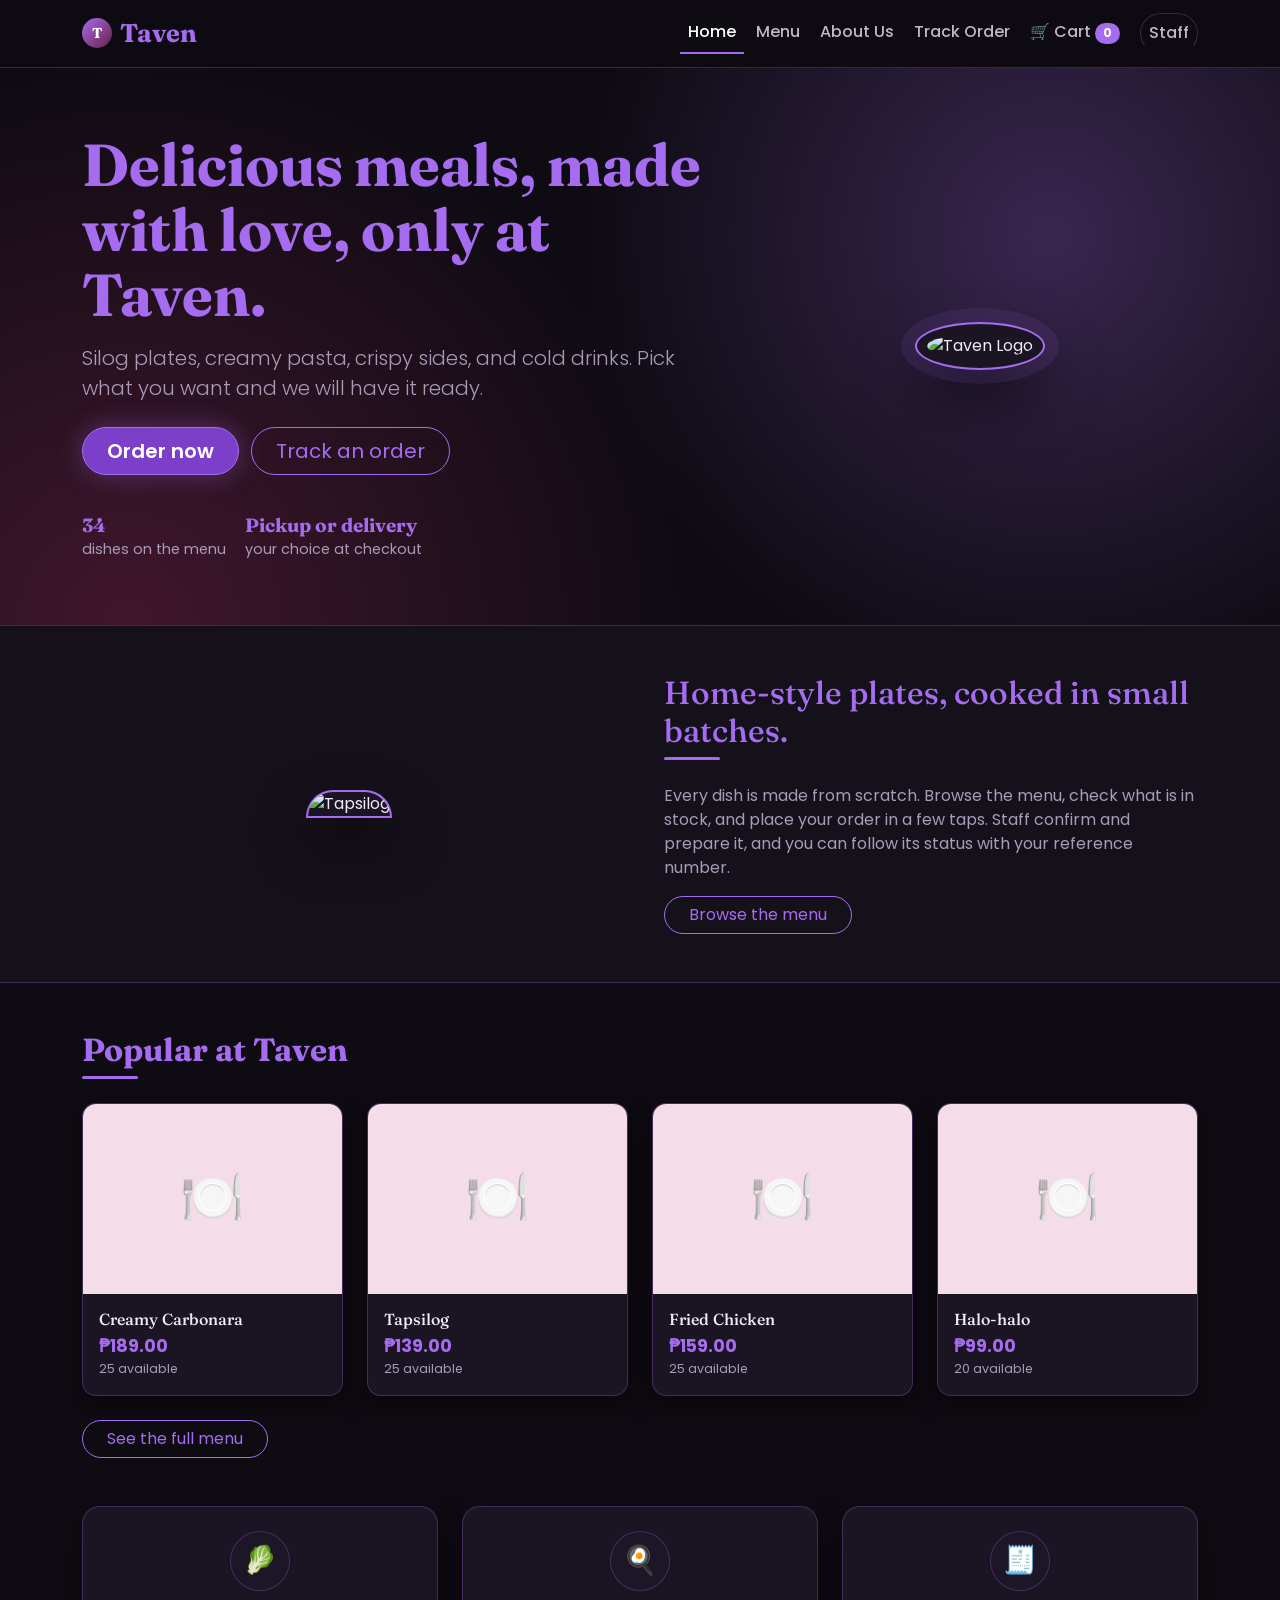
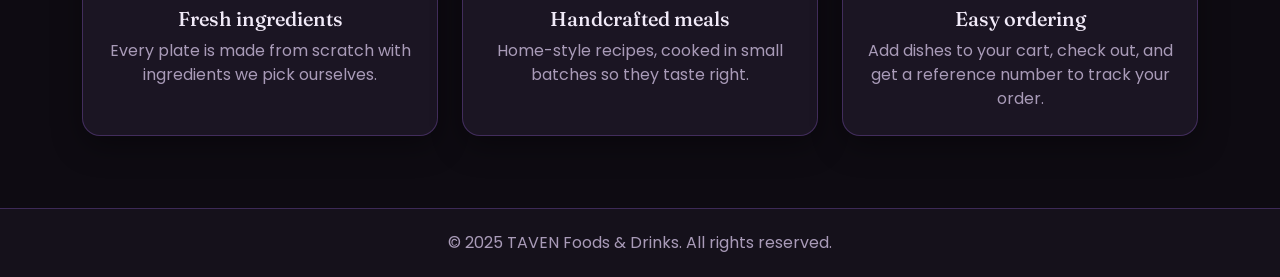
==== index.html @ 6a0c6813 "Add files via upload GG EFFING EZ" ====
<!DOCTYPE html>
<html lang="en">
<head>
  <meta charset="UTF-8">
  <meta name="viewport" content="width=device-width, initial-scale=1.0">
  <title>Taven | Home</title>
  <link href="https://cdn.jsdelivr.net/npm/bootstrap@5.3.3/dist/css/bootstrap.min.css" rel="stylesheet">
  <link href="https://fonts.googleapis.com/css2?family=Fraunces:opsz,wght@9..144,600;9..144,700&family=Poppins:wght@400;500;600&display=swap" rel="stylesheet">
  <link rel="stylesheet" href="style.css">
</head>
<body>
  <div id="site-nav"></div>
  <main>
    <section class="hero">
      <div class="container">
        <div class="row align-items-center g-5">
          <div class="col-md-7 order-2 order-md-1">
            <h1 class="mb-3">Delicious meals, made with love, only at Taven.</h1>
            <p class="lead text-muted mb-4">Silog plates, creamy pasta, crispy sides, and cold drinks. Pick what you want and we will have it ready.</p>
            <a href="order.html" class="btn btn-light-pill btn-lg px-4" id="orderBtn">Order now</a>
            <a href="track.html" class="btn btn-outline-brand btn-lg px-4 ms-2">Track an order</a>
            <div class="hero-bar"><div><b>34</b>dishes on the menu</div><div><b>Pickup or delivery</b>your choice at checkout</div></div>
          </div>
          <div class="col-md-5 order-1 order-md-2 text-center">
            <img src="images/logo.png" alt="Taven Logo" class="plate" onerror="this.onerror=null;this.style.background='#1b1523'">
          </div>
        </div>
      </div>
    </section>

    <section class="band py-5">
      <div class="container"><div class="row align-items-center g-5">
        <div class="col-md-6 text-center"><img src="images/Tapsilog.png" alt="Tapsilog" class="arch" onerror="this.onerror=null;this.src=FALLBACK"></div>
        <div class="col-md-6">
          <h2 class="section-title h2">Home-style plates, cooked in small batches.</h2>
          <p class="text-muted">Every dish is made from scratch. Browse the menu, check what is in stock, and place your order in a few taps. Staff confirm and prepare it, and you can follow its status with your reference number.</p>
          <a href="order.html" class="btn btn-outline-brand px-4">Browse the menu</a>
        </div>
      </div></div>
    </section>

    <section class="container py-5">
      <h2 class="section-title">Popular at Taven</h2>
      <div class="row g-4" id="popular"></div>
      <div class="mt-4"><a href="order.html" class="btn btn-outline-brand px-4">See the full menu</a></div>
    </section>

    <section class="container pb-4">
      <div class="row g-4 text-center">
        <div class="col-md-4"><div class="soft-card p-4 h-100"><div class="feature-icon">🥬</div><h3 class="h5">Fresh ingredients</h3><p class="mb-0 text-muted">Every plate is made from scratch with ingredients we pick ourselves.</p></div></div>
        <div class="col-md-4"><div class="soft-card p-4 h-100"><div class="feature-icon">🍳</div><h3 class="h5">Handcrafted meals</h3><p class="mb-0 text-muted">Home-style recipes, cooked in small batches so they taste right.</p></div></div>
        <div class="col-md-4"><div class="soft-card p-4 h-100"><div class="feature-icon">🧾</div><h3 class="h5">Easy ordering</h3><p class="mb-0 text-muted">Add dishes to your cart, check out, and get a reference number to track your order.</p></div></div>
      </div>
    </section>
  </main>
  <div id="site-footer"></div>

  <script src="https://cdn.jsdelivr.net/npm/bootstrap@5.3.3/dist/js/bootstrap.bundle.min.js"></script>
  <script src="script.js"></script>
</body>
</html>
---- style.css ----
/* TAVEN Foods & Drinks — dark fine-dining UI, purple accent (Bootstrap 5.3 base) */
:root {
  --brand: #a66cf0;          /* purple accent (text, outlines) */
  --brand-dark: #7b3fc9;
  --plum: #6a2043;           /* original Taven plum, kept for glows/gradients */
  --brand-soft: #1d1626;
  --bg: #0e0b12;
  --bg-2: #15111b;
  --card: #1b1523;
  --line: rgba(166,108,240,.28);
  --ink: #f1eaf8;
  --muted: #a99bb8;
  --gold: #e9b44c;
  --nav-h: 68px;
  --bs-body-font-family: 'Poppins', sans-serif;
  --bs-body-bg: var(--bg);
  --bs-body-color: var(--ink);
  --bs-link-color: var(--brand);
  --bs-link-hover-color: #c8a0ff;
  --bs-border-color: var(--line);
}
body { background: var(--bg); color: var(--ink); min-height: 100vh; display: flex; flex-direction: column; }
main { flex: 1; }
h1, h2, h3, .display-font { font-family: 'Fraunces', serif; font-weight: 700; }
.text-muted { color: var(--muted) !important; }
:focus-visible { outline: 3px solid var(--gold); outline-offset: 2px; }

/* Sticky navbar (wrapper is the sticky element so it works with the injected nav) */
#site-nav { position: sticky; top: 0; z-index: 1030; }
.navbar-taven { background: rgba(14,11,18,.88); backdrop-filter: blur(10px); border-bottom: 1px solid var(--line); min-height: var(--nav-h); }
.navbar-taven .navbar-brand { font-family: 'Fraunces', serif; font-weight: 700; font-size: 1.6rem; color: var(--brand); display: flex; align-items: center; gap: .5rem; }
.brand-dot { width: 30px; height: 30px; border-radius: 50%; background: linear-gradient(135deg, var(--brand), var(--plum)); display: inline-grid; place-items: center; font-size: .9rem; color: #fff; }
.navbar-taven .nav-link { color: rgba(241,234,248,.78); font-weight: 500; padding: .45rem 1rem; border-bottom: 2px solid transparent; border-radius: 0; }
.navbar-taven .nav-link:hover { color: #fff; }
.navbar-taven .nav-link.active { color: #fff; border-bottom-color: var(--brand); }
.navbar-taven .navbar-toggler { border-color: var(--line); }
.navbar-taven .navbar-toggler-icon { filter: invert(1); }
.cart-count { background: var(--brand); color: #fff; }
.nav-staff { border: 1px solid var(--line); border-radius: 999px !important; }

/* Buttons */
.btn-brand { --bs-btn-bg: var(--brand-dark); --bs-btn-border-color: var(--brand); --bs-btn-color: #fff;
  --bs-btn-hover-bg: var(--brand); --bs-btn-hover-border-color: var(--brand); --bs-btn-hover-color: #fff;
  --bs-btn-active-bg: var(--brand); --bs-btn-active-border-color: var(--brand); --bs-btn-active-color: #fff;
  --bs-btn-disabled-bg: #3a2f48; --bs-btn-disabled-border-color: #3a2f48; --bs-btn-disabled-color: #8d7fa0;
  border-radius: 999px; box-shadow: 0 0 22px rgba(166,108,240,.25); }
.btn-outline-brand { --bs-btn-color: var(--brand); --bs-btn-border-color: var(--brand);
  --bs-btn-hover-bg: var(--brand-dark); --bs-btn-hover-border-color: var(--brand); --bs-btn-hover-color: #fff;
  --bs-btn-active-bg: var(--brand-dark); --bs-btn-active-border-color: var(--brand); --bs-btn-active-color: #fff; border-radius: 999px; }
.btn-light-pill { background: var(--brand-dark); border: 1px solid var(--brand); color: #fff; border-radius: 999px; font-weight: 600; box-shadow: 0 0 26px rgba(166,108,240,.35); }
.btn-light-pill:hover { background: var(--brand); color: #fff; }
.btn-close-white { filter: invert(1); }

/* Hero */
.hero { position: relative; overflow: hidden; padding: 4rem 0;
  background: radial-gradient(circle at 82% 30%, rgba(166,108,240,.28) 0, transparent 42%), radial-gradient(circle at 10% 100%, rgba(106,32,67,.55) 0, transparent 45%), var(--bg); }
.hero h1 { font-size: clamp(2.3rem, 5vw, 3.7rem); line-height: 1.1; color: var(--brand); }
.hero .plate { width: min(340px, 82%); aspect-ratio: 1; border-radius: 50%; object-fit: cover; background: #fff; padding: 10px;
  border: 2px solid var(--brand); box-shadow: 0 0 0 14px rgba(166,108,240,.1), 0 30px 60px rgba(0,0,0,.6); }
.hero-bar { margin-top: 2.2rem; display: flex; gap: 1.2rem; flex-wrap: wrap; align-items: center; color: var(--muted); font-size: .9rem; }
.hero-bar b { color: var(--brand); font-family: 'Fraunces', serif; font-size: 1.2rem; display: block; }
.page-banner { padding: 3rem 0; border-bottom: 1px solid var(--line);
  background: radial-gradient(circle at 90% 0, rgba(166,108,240,.22) 0, transparent 45%), var(--bg-2); }
.page-banner h1 { color: var(--brand); }
.page-banner p { color: var(--muted); margin: 0; }

/* Sections */
.band { background: var(--bg-2); border-block: 1px solid var(--line); }
.section-title { color: var(--brand); position: relative; padding-bottom: .6rem; margin-bottom: 1.5rem; }
.section-title::after { content: ''; position: absolute; left: 0; bottom: 0; width: 56px; height: 3px; border-radius: 3px; background: var(--brand); }
.text-center .section-title::after { left: 50%; transform: translateX(-50%); }
.arch { width: min(340px, 85%); aspect-ratio: 4/5; object-fit: cover; border-radius: 999px 999px 28px 28px; border: 2px solid var(--brand); background: var(--card); box-shadow: 0 24px 50px rgba(0,0,0,.55); }
.feature-icon { width: 60px; height: 60px; border-radius: 50%; background: var(--brand-soft); border: 1px solid var(--line); display: grid; place-items: center; font-size: 1.7rem; margin: 0 auto 1rem; }
.soft-card { background: var(--card); border: 1px solid var(--line); border-radius: 18px; box-shadow: 0 10px 30px rgba(0,0,0,.35); color: var(--ink); }

/* Menu + cards */
.menu-toolbar { position: sticky; top: var(--nav-h); z-index: 1020; background: rgba(14,11,18,.92); backdrop-filter: blur(8px); border-bottom: 1px solid var(--line); }
.scroll-target { scroll-margin-top: 150px; }
.menu-card { border: 1px solid var(--line); border-radius: 14px; overflow: hidden; background: var(--card); box-shadow: 0 10px 26px rgba(0,0,0,.4); transition: transform .2s, border-color .2s; height: 100%; }
.menu-card:hover { transform: translateY(-4px); border-color: var(--brand); }
.menu-card img { height: 190px; width: 100%; object-fit: cover; background: var(--brand-soft); cursor: pointer; }
.menu-card.soldout img { filter: grayscale(1) brightness(.6); }
.price { color: var(--brand); font-weight: 700; font-size: 1.1rem; }
.stock-tag { font-size: .78rem; color: var(--muted); }
.stock-tag.low { color: var(--gold); } .stock-tag.out { color: #ff7a8a; }
.link-details { background: none; border: 0; padding: 0; color: var(--muted); font-size: .8rem; text-decoration: underline; text-align: left; }
.form-control, .form-select { background-color: #120e18; border-color: var(--line); color: var(--ink); }
.form-control:focus, .form-select:focus { background-color: #120e18; color: var(--ink); border-color: var(--brand); box-shadow: 0 0 0 .2rem rgba(166,108,240,.25); }
.form-control::placeholder { color: #75698a; }
.form-label { color: var(--muted); font-size: .9rem; }
.modal-content { background: var(--card); border: 1px solid var(--line); color: var(--ink); }

/* Cart */
.cart-row { background: var(--card); border: 1px solid var(--line); border-radius: 14px; }
.qty-btn { width: 34px; height: 34px; padding: 0; border-radius: 50%; line-height: 1; }
.sticky-card { position: sticky; top: calc(var(--nav-h) + 20px); }
.flow-steps { display: flex; flex-wrap: wrap; gap: .4rem; font-size: .78rem; color: var(--muted); }
.flow-steps span { border: 1px solid var(--line); border-radius: 999px; padding: .15rem .7rem; }
.flow-steps span.on { background: var(--brand-dark); color: #fff; border-color: var(--brand); }

/* Developers */
.member-card { border: 1px solid var(--line); border-radius: 14px; overflow: hidden; background: var(--card); transition: transform .2s, border-color .2s; text-decoration: none; color: inherit; display: block; height: 100%; }
.member-card:hover { transform: translateY(-5px); border-color: var(--brand); color: inherit; }
.member-card img { width: 100%; height: 230px; object-fit: cover; background: var(--brand-soft); }
.profile-img { width: 190px; height: 190px; object-fit: cover; border-radius: 50%; border: 4px solid var(--brand); background: var(--brand-soft); }
.profile-card { border-top: 4px solid var(--brand); }
.label { color: var(--brand); font-weight: 600; }

/* Receipt / tables / status */
.receipt { font-variant-numeric: tabular-nums; }
.receipt-card { border-top: 4px solid var(--brand); }
.table { --bs-table-bg: transparent; --bs-table-color: var(--ink); --bs-table-border-color: var(--line); }
.toast-brand { background: var(--brand-dark); color: #fff; }
.ref-no { font-family: 'Fraunces', serif; font-size: 1.5rem; color: var(--brand); letter-spacing: .04em; }
.status-badge { border-radius: 999px; padding: .25rem .8rem; font-size: .8rem; font-weight: 600; }
.st-Pending { background: #4b3a14; color: #ffd37a; } .st-Confirmed { background: #1c3552; color: #8cc4ff; }
.st-Preparing { background: #3c2559; color: #d1a8ff; } .st-Completed { background: #174230; color: #7be3ae; }
.st-Cancelled { background: #4a1f28; color: #ff9aa8; }
.track { display: flex; gap: .5rem; margin: 1.2rem 0; }
.track div { flex: 1; text-align: center; font-size: .78rem; color: var(--muted); border-top: 4px solid #2c2338; padding-top: .4rem; }
.track div.done { border-color: var(--brand); color: var(--ink); }
.nav-pills .nav-link { color: var(--muted); border-radius: 999px; }
.nav-pills .nav-link.active { background: var(--brand-dark); color: #fff; }

footer.site-footer { background: var(--bg-2); border-top: 1px solid var(--line); color: var(--muted); text-align: center; padding: 1.4rem; margin-top: 3rem; }

@media print { #site-nav, .site-footer, .no-print { display: none !important; } body { background: #fff; color: #000; } .soft-card { box-shadow: none; background: #fff; color: #000; } }
@media (prefers-reduced-motion: reduce) { * { transition: none !important; } }
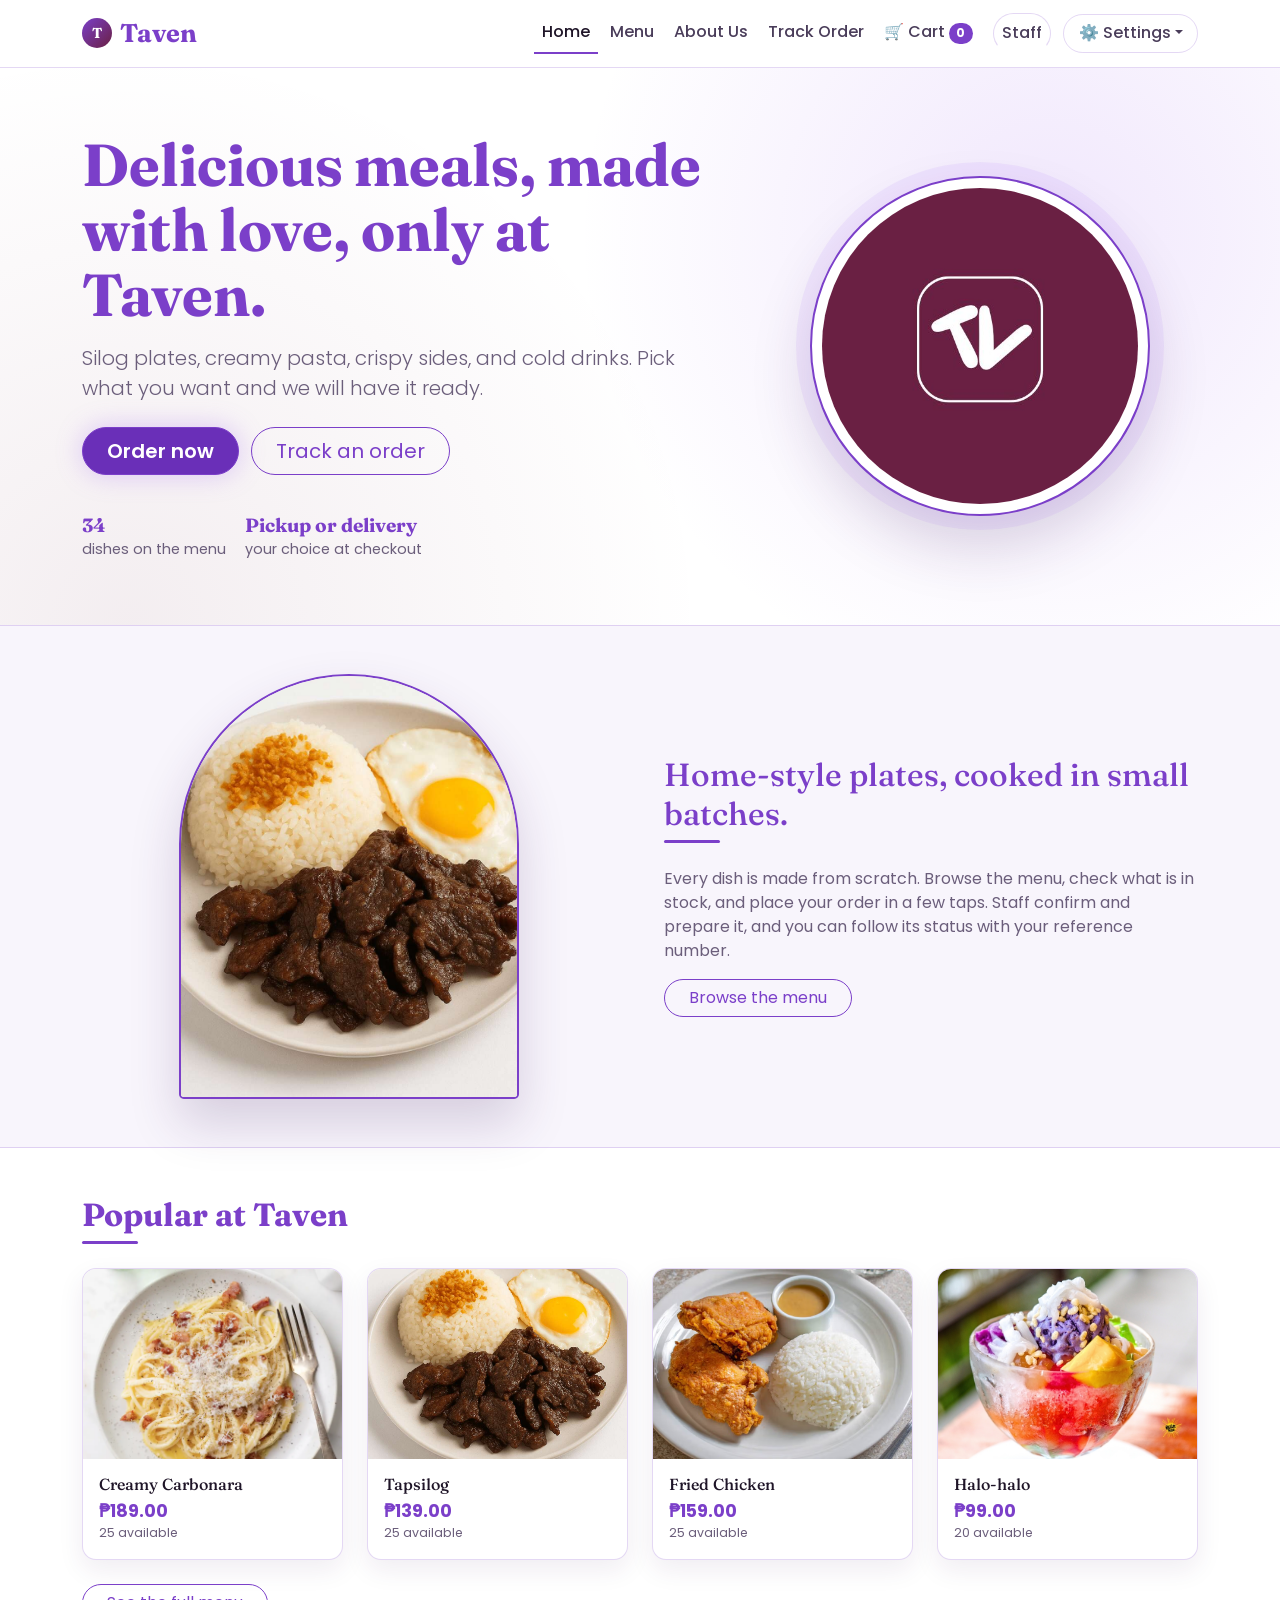
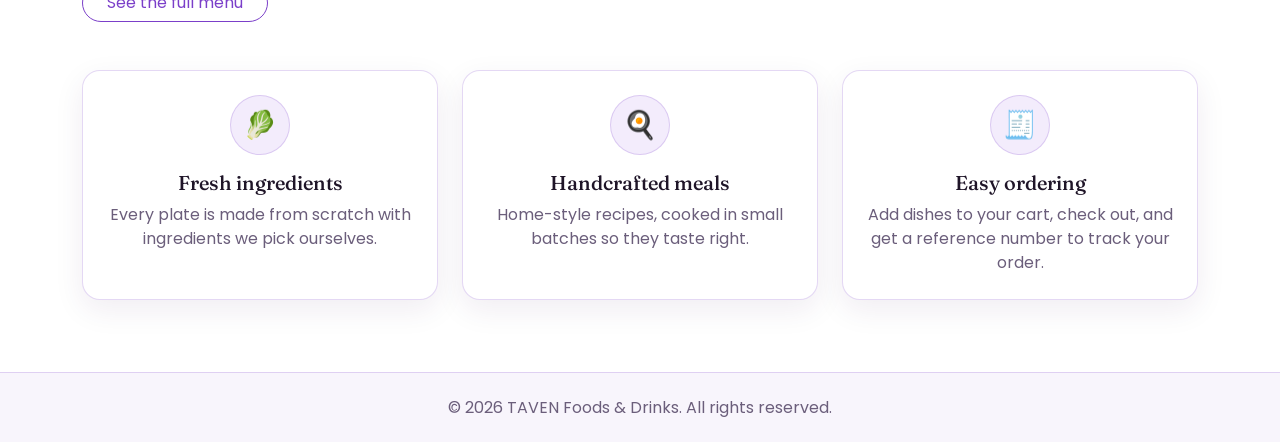
==== commit 79622828: "Add files via upload" ====
--- a/index.html
+++ b/index.html
@@ -6,7 +6,10 @@
   <title>Taven | Home</title>
   <link href="https://cdn.jsdelivr.net/npm/bootstrap@5.3.3/dist/css/bootstrap.min.css" rel="stylesheet">
   <link href="https://fonts.googleapis.com/css2?family=Fraunces:opsz,wght@9..144,600;9..144,700&family=Poppins:wght@400;500;600&display=swap" rel="stylesheet">
+  <link rel="icon" type="image/svg+xml" href="favicon.svg">
+  <link rel="icon" type="image/png" href="favicon.png">
   <link rel="stylesheet" href="style.css">
+  <script>try{var t=localStorage.getItem("theme")||"light";document.documentElement.setAttribute("data-theme",t);document.documentElement.setAttribute("data-bs-theme",t);}catch(e){document.documentElement.setAttribute("data-theme","light");}</script>
 </head>
 <body>
   <div id="site-nav"></div>
--- a/style.css
+++ b/style.css
@@ -12,6 +12,17 @@
   --muted: #a99bb8;
   --gold: #e9b44c;
   --nav-h: 68px;
+  --nav-bg: rgba(14,11,18,.88);
+  --nav-link: rgba(241,234,248,.78);
+  --nav-link-hover: #fff;
+  --toolbar-bg: rgba(14,11,18,.92);
+  --input-bg: #120e18;
+  --placeholder: #75698a;
+  --track-off: #2c2338;
+  --glow-1: rgba(166,108,240,.28);
+  --glow-2: rgba(106,32,67,.55);
+  --shadow: rgba(0,0,0,.35);
+  --shadow-lg: rgba(0,0,0,.6);
   --bs-body-font-family: 'Poppins', sans-serif;
   --bs-body-bg: var(--bg);
   --bs-body-color: var(--ink);
@@ -19,6 +30,42 @@
   --bs-link-hover-color: #c8a0ff;
   --bs-border-color: var(--line);
 }
+
+/* ===== Light mode (default). Dark mode = the original values above ===== */
+:root[data-theme="light"] {
+  --brand: #7b3fc9;
+  --brand-dark: #6a2fb8;
+  --brand-soft: #f3ecfc;
+  --bg: #ffffff;
+  --bg-2: #f8f5fc;
+  --card: #ffffff;
+  --line: rgba(123,63,201,.2);
+  --ink: #1f1528;
+  --muted: #6b5e7b;
+  --gold: #b7791f;
+  --nav-bg: rgba(255,255,255,.9);
+  --nav-link: #4a3d5a;
+  --nav-link-hover: #1f1528;
+  --toolbar-bg: rgba(255,255,255,.94);
+  --input-bg: #ffffff;
+  --placeholder: #9a8fab;
+  --track-off: #e6dff0;
+  --glow-1: rgba(166,108,240,.16);
+  --glow-2: rgba(106,32,67,.08);
+  --shadow: rgba(60,30,90,.08);
+  --shadow-lg: rgba(60,30,90,.18);
+  --bs-link-hover-color: #5a2a9e;
+}
+:root[data-theme="light"] .navbar-taven .navbar-toggler-icon { filter: none; }
+:root[data-theme="light"] .modal .btn-close-white,
+:root[data-theme="light"] .offcanvas .btn-close-white { filter: none; }
+:root[data-theme="light"] .st-Pending { background: #fff1d1; color: #8a5a00; }
+:root[data-theme="light"] .st-Confirmed { background: #e0eeff; color: #1d5ea8; }
+:root[data-theme="light"] .st-Preparing { background: #efe4fd; color: #6a2fb8; }
+:root[data-theme="light"] .st-Completed { background: #dcf5e8; color: #1c7a4b; }
+:root[data-theme="light"] .st-Cancelled { background: #fde3e7; color: #b42338; }
+:root[data-theme="light"] .stock-tag.out { color: #c42a40; }
+body { overflow-x: clip; }
 body { background: var(--bg); color: var(--ink); min-height: 100vh; display: flex; flex-direction: column; }
 main { flex: 1; }
 h1, h2, h3, .display-font { font-family: 'Fraunces', serif; font-weight: 700; }
@@ -27,12 +74,12 @@
 
 /* Sticky navbar (wrapper is the sticky element so it works with the injected nav) */
 #site-nav { position: sticky; top: 0; z-index: 1030; }
-.navbar-taven { background: rgba(14,11,18,.88); backdrop-filter: blur(10px); border-bottom: 1px solid var(--line); min-height: var(--nav-h); }
+.navbar-taven { background: var(--nav-bg); backdrop-filter: blur(10px); border-bottom: 1px solid var(--line); min-height: var(--nav-h); }
 .navbar-taven .navbar-brand { font-family: 'Fraunces', serif; font-weight: 700; font-size: 1.6rem; color: var(--brand); display: flex; align-items: center; gap: .5rem; }
 .brand-dot { width: 30px; height: 30px; border-radius: 50%; background: linear-gradient(135deg, var(--brand), var(--plum)); display: inline-grid; place-items: center; font-size: .9rem; color: #fff; }
-.navbar-taven .nav-link { color: rgba(241,234,248,.78); font-weight: 500; padding: .45rem 1rem; border-bottom: 2px solid transparent; border-radius: 0; }
-.navbar-taven .nav-link:hover { color: #fff; }
-.navbar-taven .nav-link.active { color: #fff; border-bottom-color: var(--brand); }
+.navbar-taven .nav-link { color: var(--nav-link); font-weight: 500; padding: .45rem 1rem; border-bottom: 2px solid transparent; border-radius: 0; }
+.navbar-taven .nav-link:hover { color: var(--nav-link-hover); }
+.navbar-taven .nav-link.active { color: var(--nav-link-hover); border-bottom-color: var(--brand); }
 .navbar-taven .navbar-toggler { border-color: var(--line); }
 .navbar-taven .navbar-toggler-icon { filter: invert(1); }
 .cart-count { background: var(--brand); color: #fff; }
@@ -53,10 +100,10 @@
 
 /* Hero */
 .hero { position: relative; overflow: hidden; padding: 4rem 0;
-  background: radial-gradient(circle at 82% 30%, rgba(166,108,240,.28) 0, transparent 42%), radial-gradient(circle at 10% 100%, rgba(106,32,67,.55) 0, transparent 45%), var(--bg); }
+  background: radial-gradient(circle at 82% 30%, var(--glow-1) 0, transparent 42%), radial-gradient(circle at 10% 100%, var(--glow-2) 0, transparent 45%), var(--bg); }
 .hero h1 { font-size: clamp(2.3rem, 5vw, 3.7rem); line-height: 1.1; color: var(--brand); }
 .hero .plate { width: min(340px, 82%); aspect-ratio: 1; border-radius: 50%; object-fit: cover; background: #fff; padding: 10px;
-  border: 2px solid var(--brand); box-shadow: 0 0 0 14px rgba(166,108,240,.1), 0 30px 60px rgba(0,0,0,.6); }
+  border: 2px solid var(--brand); box-shadow: 0 0 0 14px rgba(166,108,240,.1), 0 30px 60px var(--shadow-lg); }
 .hero-bar { margin-top: 2.2rem; display: flex; gap: 1.2rem; flex-wrap: wrap; align-items: center; color: var(--muted); font-size: .9rem; }
 .hero-bar b { color: var(--brand); font-family: 'Fraunces', serif; font-size: 1.2rem; display: block; }
 .page-banner { padding: 3rem 0; border-bottom: 1px solid var(--line);
@@ -69,14 +116,14 @@
 .section-title { color: var(--brand); position: relative; padding-bottom: .6rem; margin-bottom: 1.5rem; }
 .section-title::after { content: ''; position: absolute; left: 0; bottom: 0; width: 56px; height: 3px; border-radius: 3px; background: var(--brand); }
 .text-center .section-title::after { left: 50%; transform: translateX(-50%); }
-.arch { width: min(340px, 85%); aspect-ratio: 4/5; object-fit: cover; border-radius: 999px 999px 28px 28px; border: 2px solid var(--brand); background: var(--card); box-shadow: 0 24px 50px rgba(0,0,0,.55); }
+.arch { width: min(340px, 85%); aspect-ratio: 4/5; object-fit: cover; border-radius: 999px 999px 28px 28px; border: 2px solid var(--brand); background: var(--card); box-shadow: 0 24px 50px var(--shadow-lg); }
 .feature-icon { width: 60px; height: 60px; border-radius: 50%; background: var(--brand-soft); border: 1px solid var(--line); display: grid; place-items: center; font-size: 1.7rem; margin: 0 auto 1rem; }
-.soft-card { background: var(--card); border: 1px solid var(--line); border-radius: 18px; box-shadow: 0 10px 30px rgba(0,0,0,.35); color: var(--ink); }
+.soft-card { background: var(--card); border: 1px solid var(--line); border-radius: 18px; box-shadow: 0 10px 30px var(--shadow); color: var(--ink); }
 
 /* Menu + cards */
-.menu-toolbar { position: sticky; top: var(--nav-h); z-index: 1020; background: rgba(14,11,18,.92); backdrop-filter: blur(8px); border-bottom: 1px solid var(--line); }
+.menu-toolbar { position: sticky; top: var(--nav-h); z-index: 1020; background: var(--toolbar-bg); backdrop-filter: blur(8px); border-bottom: 1px solid var(--line); }
 .scroll-target { scroll-margin-top: 150px; }
-.menu-card { border: 1px solid var(--line); border-radius: 14px; overflow: hidden; background: var(--card); box-shadow: 0 10px 26px rgba(0,0,0,.4); transition: transform .2s, border-color .2s; height: 100%; }
+.menu-card { border: 1px solid var(--line); border-radius: 14px; overflow: hidden; background: var(--card); box-shadow: 0 10px 26px var(--shadow); transition: transform .2s, border-color .2s; height: 100%; }
 .menu-card:hover { transform: translateY(-4px); border-color: var(--brand); }
 .menu-card img { height: 190px; width: 100%; object-fit: cover; background: var(--brand-soft); cursor: pointer; }
 .menu-card.soldout img { filter: grayscale(1) brightness(.6); }
@@ -84,15 +131,34 @@
 .stock-tag { font-size: .78rem; color: var(--muted); }
 .stock-tag.low { color: var(--gold); } .stock-tag.out { color: #ff7a8a; }
 .link-details { background: none; border: 0; padding: 0; color: var(--muted); font-size: .8rem; text-decoration: underline; text-align: left; }
-.form-control, .form-select { background-color: #120e18; border-color: var(--line); color: var(--ink); }
-.form-control:focus, .form-select:focus { background-color: #120e18; color: var(--ink); border-color: var(--brand); box-shadow: 0 0 0 .2rem rgba(166,108,240,.25); }
-.form-control::placeholder { color: #75698a; }
+.form-control, .form-select { background-color: var(--input-bg); border-color: var(--line); color: var(--ink); }
+.form-control:focus, .form-select:focus { background-color: var(--input-bg); color: var(--ink); border-color: var(--brand); box-shadow: 0 0 0 .2rem rgba(166,108,240,.25); }
+.form-control::placeholder { color: var(--placeholder); }
 .form-label { color: var(--muted); font-size: .9rem; }
 .modal-content { background: var(--card); border: 1px solid var(--line); color: var(--ink); }
 
 /* Cart */
-.cart-row { background: var(--card); border: 1px solid var(--line); border-radius: 14px; }
-.qty-btn { width: 34px; height: 34px; padding: 0; border-radius: 50%; line-height: 1; }
+.cart-row { background: var(--card); border: 1px solid var(--line); border-radius: 14px;
+  display: grid; align-items: center; gap: .75rem 1rem;
+  grid-template-columns: 64px minmax(0, 1fr) auto 96px auto; grid-template-areas: "img info qty total del"; }
+.cart-row .c-img { grid-area: img; width: 64px; height: 64px; object-fit: cover; }
+.cart-row .c-info { grid-area: info; min-width: 0; }
+.cart-row .c-info .fw-semibold { overflow-wrap: anywhere; }
+.cart-row .c-qty { grid-area: qty; }
+.cart-row .c-total { grid-area: total; }
+.cart-row .c-del { grid-area: del; }
+.qty-btn { width: 36px; height: 36px; padding: 0; border-radius: 50%; line-height: 1; flex: 0 0 auto; }
+.qty-input { width: 3.4rem; text-align: center; padding: .3rem .2rem; border-radius: 10px; font-weight: 600; -moz-appearance: textfield; appearance: textfield; }
+.qty-input::-webkit-outer-spin-button, .qty-input::-webkit-inner-spin-button { -webkit-appearance: none; margin: 0; }
+@media (max-width: 575.98px) {
+  .cart-row { grid-template-columns: 56px minmax(0, 1fr) auto; grid-template-areas: "img info del" "qty qty total"; padding: .85rem !important; }
+  .cart-row .c-img { width: 56px; height: 56px; }
+  .cart-row .c-total { min-width: 0 !important; }
+  .sticky-card { position: static; }
+  #checkout-form { padding: 1.25rem !important; }
+  .page-banner { padding: 2rem 0; }
+}
+@media (max-width: 991.98px) { .sticky-card { position: static; } }
 .sticky-card { position: sticky; top: calc(var(--nav-h) + 20px); }
 .flow-steps { display: flex; flex-wrap: wrap; gap: .4rem; font-size: .78rem; color: var(--muted); }
 .flow-steps span { border: 1px solid var(--line); border-radius: 999px; padding: .15rem .7rem; }
@@ -117,12 +183,41 @@
 .st-Preparing { background: #3c2559; color: #d1a8ff; } .st-Completed { background: #174230; color: #7be3ae; }
 .st-Cancelled { background: #4a1f28; color: #ff9aa8; }
 .track { display: flex; gap: .5rem; margin: 1.2rem 0; }
-.track div { flex: 1; text-align: center; font-size: .78rem; color: var(--muted); border-top: 4px solid #2c2338; padding-top: .4rem; }
+.track div { flex: 1; text-align: center; font-size: .78rem; color: var(--muted); border-top: 4px solid var(--track-off); padding-top: .4rem; }
 .track div.done { border-color: var(--brand); color: var(--ink); }
 .nav-pills .nav-link { color: var(--muted); border-radius: 999px; }
 .nav-pills .nav-link.active { background: var(--brand-dark); color: #fff; }
 
 footer.site-footer { background: var(--bg-2); border-top: 1px solid var(--line); color: var(--muted); text-align: center; padding: 1.4rem; margin-top: 3rem; }
 
-@media print { #site-nav, .site-footer, .no-print { display: none !important; } body { background: #fff; color: #000; } .soft-card { box-shadow: none; background: #fff; color: #000; } }
+@media print { #site-nav, .site-footer, .no-print, .cart-fab { display: none !important; } body { background: #fff; color: #000; } .soft-card { box-shadow: none; background: #fff; color: #000; } }
 @media (prefers-reduced-motion: reduce) { * { transition: none !important; } }
+
+/* ===== Settings (theme) ===== */
+.settings-btn { background: none; border: 1px solid var(--line); color: var(--nav-link); border-radius: 999px; padding: .4rem .9rem; font-weight: 500; }
+.settings-btn:hover { color: var(--nav-link-hover); border-color: var(--brand); }
+.settings-menu { background: var(--card); border: 1px solid var(--line); border-radius: 14px; padding: .9rem; min-width: 230px; color: var(--ink); box-shadow: 0 16px 40px var(--shadow-lg); }
+.theme-switch { display: grid; grid-template-columns: 1fr 1fr; gap: .4rem; }
+.theme-switch button { border: 1px solid var(--line); background: var(--bg-2); color: var(--ink); border-radius: 10px; padding: .5rem; font-size: .9rem; }
+.theme-switch button.on { background: var(--brand-dark); border-color: var(--brand); color: #fff; }
+
+/* ===== Floating cart button + cart drawer (Grab-style) ===== */
+.cart-fab { position: fixed; right: 20px; bottom: 20px; z-index: 1040; width: 62px; height: 62px; border-radius: 50%;
+  border: 0; background: var(--brand-dark); color: #fff; font-size: 1.6rem; display: grid; place-items: center;
+  box-shadow: 0 10px 28px rgba(123,63,201,.45); transition: transform .2s; }
+.cart-fab:hover { transform: scale(1.06); }
+.cart-fab .fab-count { position: absolute; top: -4px; right: -4px; min-width: 24px; height: 24px; padding: 0 6px; border-radius: 999px;
+  background: var(--gold); color: #1a1220; font-size: .8rem; font-weight: 700; display: grid; place-items: center; border: 2px solid var(--bg); }
+.cart-fab.pop { animation: fabpop .4s ease; }
+@keyframes fabpop { 0% { transform: scale(1); } 40% { transform: scale(1.22); } 100% { transform: scale(1); } }
+body.fab-on #toast-box { margin-bottom: 84px; }
+.cart-sheet { background: var(--card); color: var(--ink); border-color: var(--line) !important; }
+.cart-sheet.offcanvas-bottom { height: auto; max-height: 80vh; border-radius: 20px 20px 0 0; }
+.cart-sheet.offcanvas-end { width: 400px; max-width: 100%; }
+.cart-sheet .offcanvas-header { border-bottom: 1px solid var(--line); }
+.cart-sheet .offcanvas-title { color: var(--brand); }
+.sheet-item { display: flex; align-items: center; gap: .75rem; padding: .75rem 0; border-bottom: 1px solid var(--line); }
+.sheet-item img { width: 52px; height: 52px; object-fit: cover; border-radius: 10px; flex: 0 0 auto; }
+.sheet-item .s-name { font-weight: 600; font-size: .95rem; overflow-wrap: anywhere; }
+.sheet-foot { border-top: 1px solid var(--line); padding: 1rem; background: var(--bg-2); }
+@media (max-width: 575.98px) { .cart-fab { right: 16px; bottom: 16px; width: 58px; height: 58px; } }
